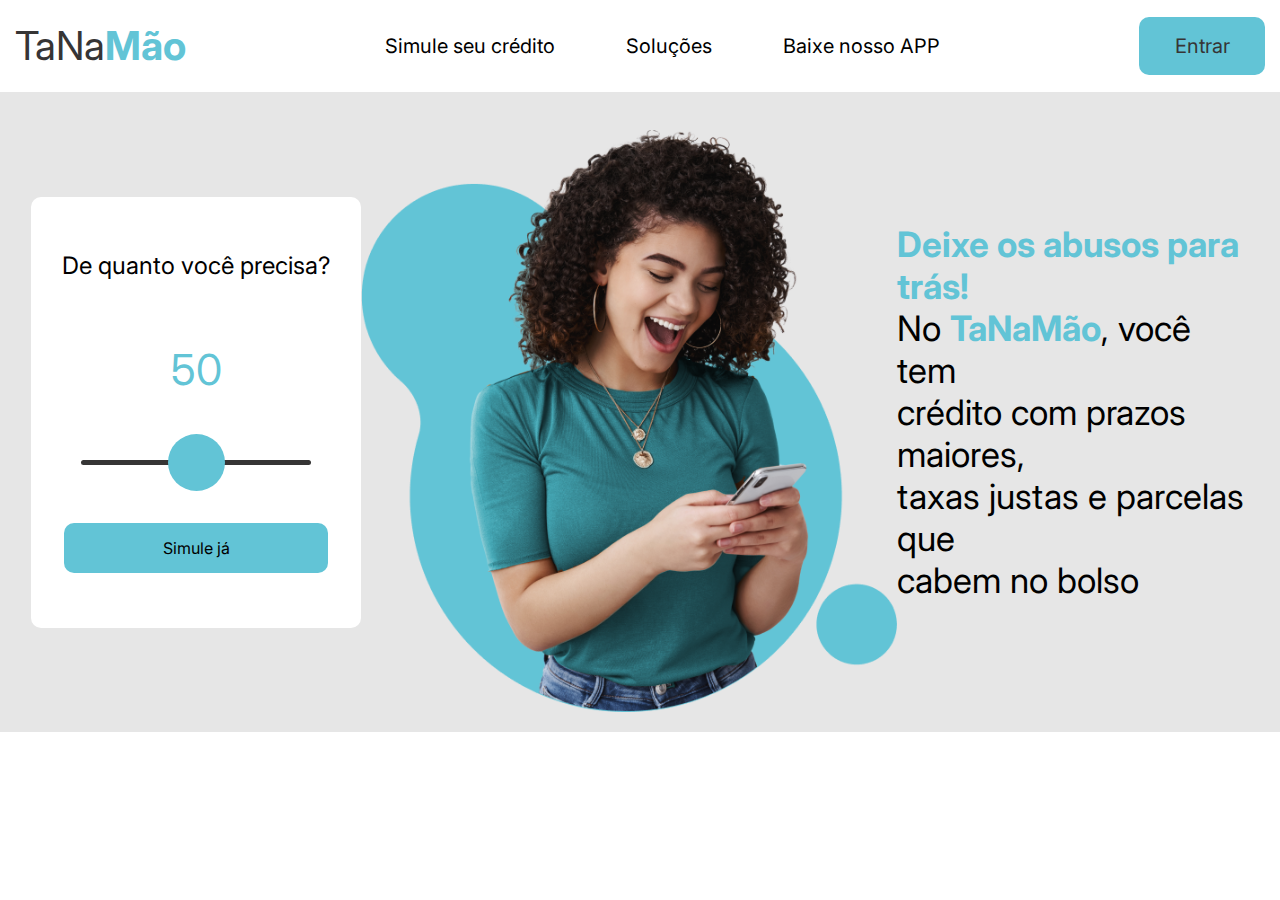
==== index.html @ 8a91ee9a "inicio HTML e CSS" ====
<!DOCTYPE html>
<html lang="pt-br">
<head>
    <meta charset="UTF-8">
    <meta name="viewport" content="width=device-width, initial-scale=1.0">
    <title>Aqui, o poder está na sua mão!</title>
    <link rel="stylesheet" href="style.css">
</head>
<body>
    <header>
        <div class="logo">TaNa<strong>Mão</strong></div>
        <ul>
            <li>Simule seu crédito</li>
            <li>Soluções</li>
            <li>Baixe nosso APP</li>
        </ul>
        <div class="btnLogin">Entrar</div>
    </header>
    
    <main>
        <div class="main container">
            <div class="simulador">
                <h2>De quanto você precisa?</h2>

                <div class="slider-container">
                    <span id="slider-value">50</span>
                    <input type="range" id="slider" min="0" max="100" value="50">
                </div>
                  

                <button>Simule já</button>

            </div>

            <img class="bannerHero" src="./img/bannerHero.png" alt="" srcset="">

            <h1> <strong>Deixe os abusos para trás!</strong><br>
                No <strong>TaNaMão</strong>, você tem<br>crédito com prazos maiores,<br>
                taxas justas e parcelas que<br>
                cabem no bolso
            </h1>
        </div>

    </main>



    
</body>
</html>
---- style.css ----
@import url('https://fonts.googleapis.com/css2?family=Inter:ital,opsz,wght@0,14..32,100..900;1,14..32,100..900&display=swap');
* {
    margin: 0;
    padding: 0;
    box-sizing: border-box;
    font-family: "Inter", sans-serif;
  }
  
  html, body {
    height: 100%;
  }
  
  body {
    line-height: 1.5;
    -webkit-font-smoothing: antialiased;
    -moz-osx-font-smoothing: grayscale;
  }
  
  img, picture, video, canvas {
    display: block;
    max-width: 100%;
  }
  
  input, button, textarea, select {
    font: inherit;
  }
  
  a {
    text-decoration: none;
    color: inherit;
  }
  
  ul, ol {
    list-style: none;
  }
  
  :root{
    --colorAzulPrincipal: #62C4D6;
    --colorAzulSecundario: #03272E;
    --colorCinzaEscuro: #363535;
    --colorCinzaClaro: #E6E6E6;
    --colorBranco: #FFFFFF;
  }

  .container{
    width: 100%;
    max-width: 1258px;
    margin: 0 auto;
    padding: 0 15px;
  }

  h1{
    font-size: 35px;
    font-weight: normal;
    line-height: normal;
  }

  h2{
    font-weight: normal;
    line-height: normal;
  }

  header{
    height: 92px;
    width: 100%;
    max-width: 1516px;

    margin: 0 auto;
    padding: 0 15px;
    display: flex;
    justify-content: space-between;
    align-items: center;
    background-color: var(--colorBranco);
  }

  .logo{
    color: var(--colorCinzaEscuro);
    font-size: 40px;
  }
  strong{
    color: var(--colorAzulPrincipal);
    font-weight: bold;
  }

  ul{
    display: flex;
    justify-content: space-around;
    width: 50%;
  }

  li{
    font-size: 20px;
  }

  .btnLogin{
    font-size: 20px;
    color: var(--colorCinzaEscuro);
    background-color: var(--colorAzulPrincipal);
    padding: 14px 35.5px;
    border-radius: 10px;
  }

  button{
    background-color: var(--colorAzulPrincipal);
    border: none;
    border-radius: 10px;
    width: 80%;
    height: 50px;
    font-size: 16px;
  }

  main{
    background-color: var(--colorCinzaClaro);
    
    
  }
  .main{
    padding: 20px;
    display: flex;
    align-items: center;
    flex-direction: row;
    justify-content: space-between;


  }

.bannerHero{
    z-index: 0;
    height: 600px;
}

  .simulador{
    z-index: 999;
    padding: 35px 0;
    width: 400px;
    height: 431px;
    display: flex;
    align-items: center;
    justify-content: space-around;
    flex-direction: column;
    background-color: var(--colorBranco);
    border-radius: 10px;
  }


.slider-container {
    display: flex;
    flex-direction: column;
    align-items: center;
    justify-content: space-between;
    height: 35%;
    
    margin: 20px;
  }
  

  input[type="range"] {
    width: 230px;
    appearance: none;
    background: var(--colorCinzaEscuro);
    height: 5px;
    border-radius: 5px;
    outline: none;
    cursor: pointer;
  }
  
  
  /* Valor do slider */
  #slider-value {
    font-size: 42.67px;
    color: var(--colorAzulPrincipal);
    
  }

  input[type="range"]::-webkit-slider-thumb {
    appearance: none;
    width: 57px;
    height: 57px;
    border-radius: 50%;
    background: var(--colorAzulPrincipal);
    cursor: pointer;
  }
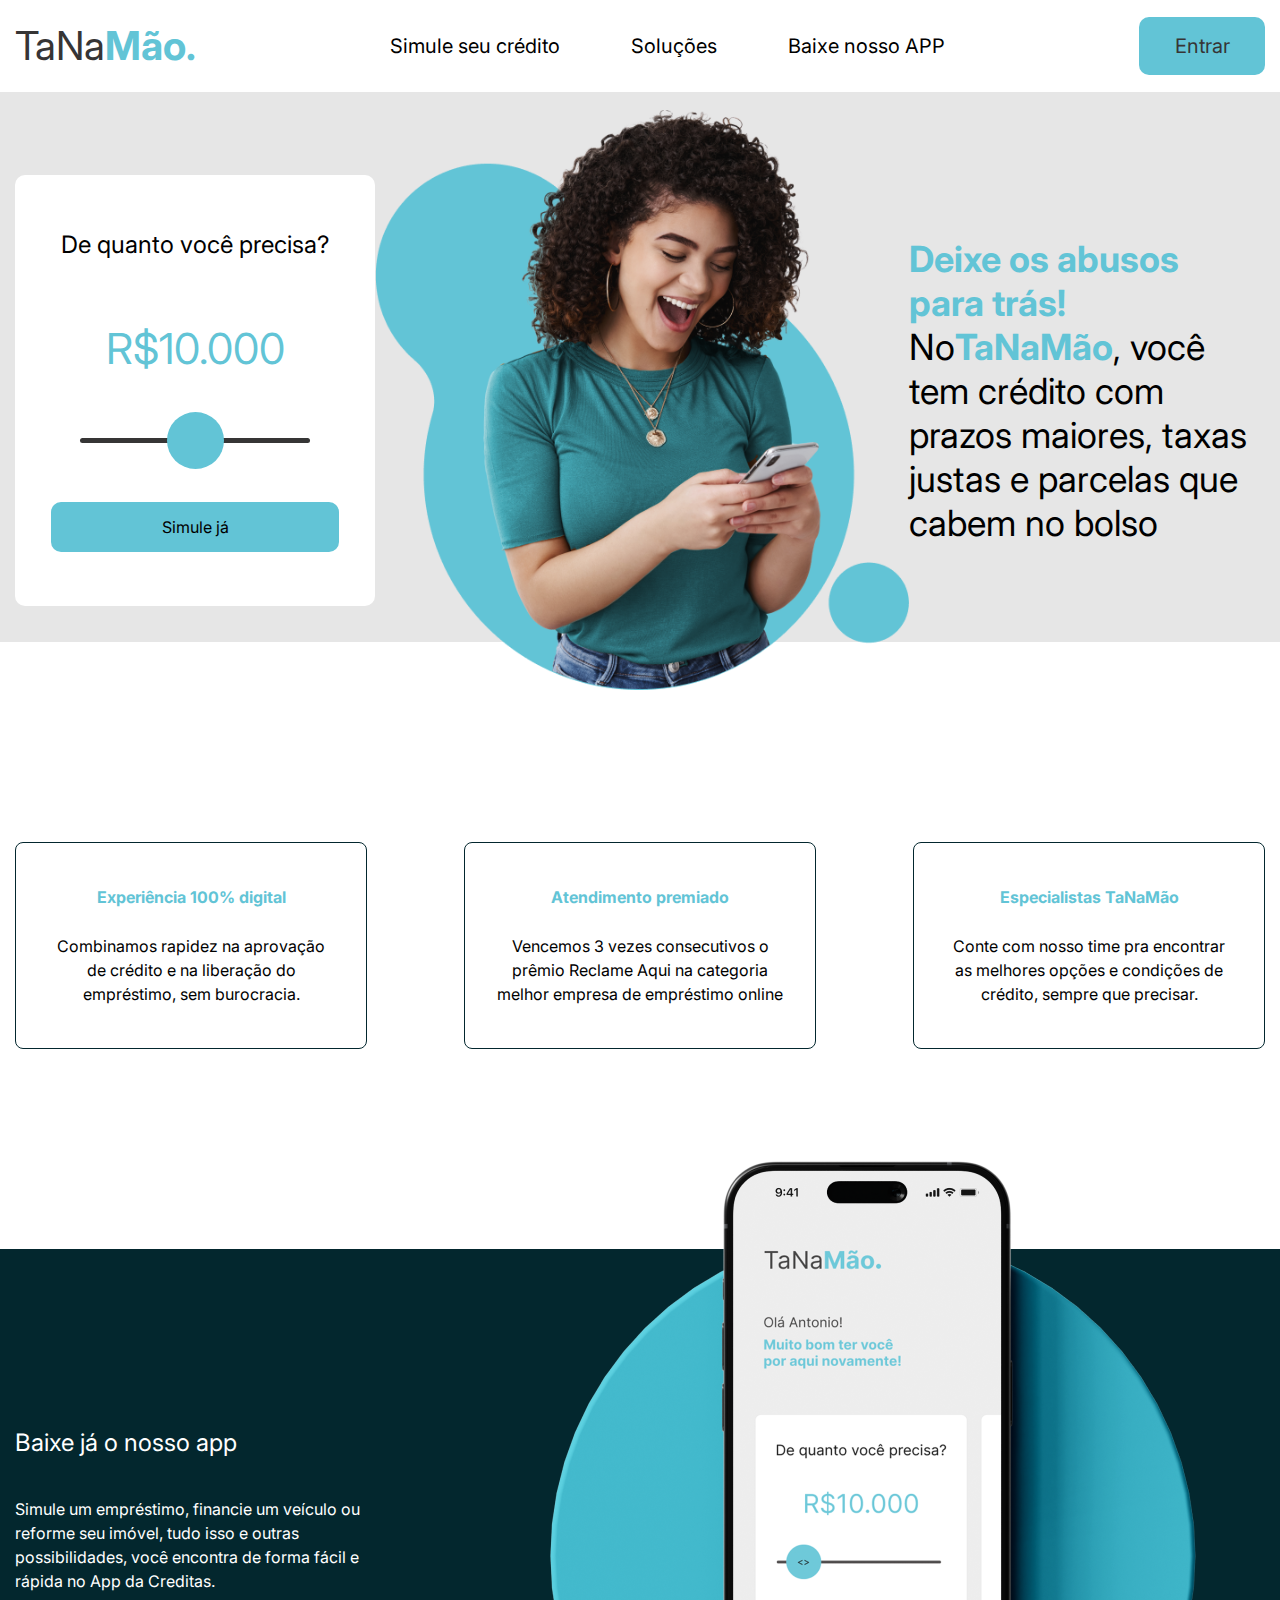
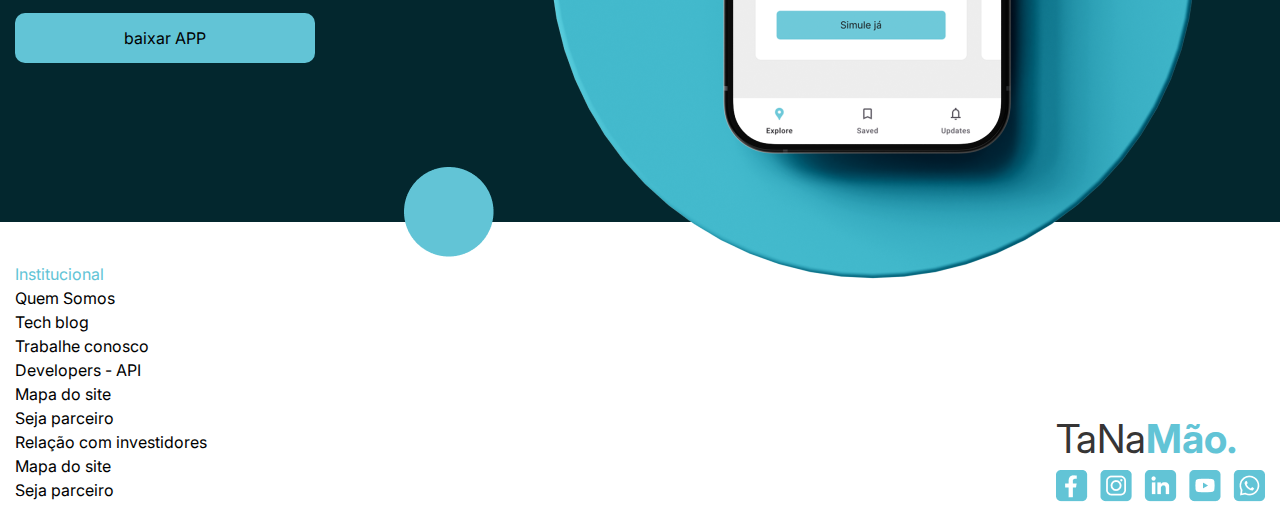
==== commit 174d892e: "inicio html css" ====
--- a/index.html
+++ b/index.html
@@ -1,50 +1,97 @@
 <!DOCTYPE html>
 <html lang="pt-br">
-<head>
-    <meta charset="UTF-8">
-    <meta name="viewport" content="width=device-width, initial-scale=1.0">
+  <head>
+    <meta charset="UTF-8" />
+    <meta name="viewport" content="width=device-width, initial-scale=1.0" />
     <title>Aqui, o poder está na sua mão!</title>
-    <link rel="stylesheet" href="style.css">
-</head>
-<body>
+    <link rel="stylesheet" href="style.css" />
+  </head>
+  <body>
     <header>
-        <div class="logo">TaNa<strong>Mão</strong></div>
-        <ul>
-            <li>Simule seu crédito</li>
-            <li>Soluções</li>
-            <li>Baixe nosso APP</li>
-        </ul>
-        <div class="btnLogin">Entrar</div>
+      <a href="index.html"><div class="logo">TaNa<strong>Mão.</strong></div></a>
+      <ul>
+        <a href="simulador.html"><li>Simule seu crédito</li></a>
+        <a href="#"><li>Soluções</li></a>
+        <a href="#"><li>Baixe nosso APP</li></a>
+      </ul>
+      <a href="#"><div class="btnLogin">Entrar</div></a>
     </header>
+
+    <main>
+      <div class="mainbg">
+
+        <div class="main container">
+            <div class="simulador-box">
+              <h2>De quanto você precisa?</h2>
     
-    <main>
-        <div class="main container">
-            <div class="simulador">
-                <h2>De quanto você precisa?</h2>
+              <div class="slider-container">
+                <span id="slider-value">R$10.000</span>
+                <input type="range" id="slider" min="0" max="100" value="50" />
+              </div>
+    
+              <button>Simule já</button>
+            </div>
+    
+            <img class="bannerHero" src="./img/bannerHero.png" alt="" srcset="" />
+    
+            <h1>
+              <strong>Deixe os abusos <br> para trás! </strong> No<strong>TaNaMão</strong>, você tem crédito com prazos
+              maiores, taxas justas e parcelas que cabem no bolso
+            </h1>
+          </div>
 
-                <div class="slider-container">
-                    <span id="slider-value">50</span>
-                    <input type="range" id="slider" min="0" max="100" value="50">
-                </div>
-                  
-
-                <button>Simule já</button>
-
-            </div>
-
-            <img class="bannerHero" src="./img/bannerHero.png" alt="" srcset="">
-
-            <h1> <strong>Deixe os abusos para trás!</strong><br>
-                No <strong>TaNaMão</strong>, você tem<br>crédito com prazos maiores,<br>
-                taxas justas e parcelas que<br>
-                cabem no bolso
-            </h1>
-        </div>
-
+      </div>
     </main>
 
+    <section>
+        <div class="soluction container">
+            <div class="card-soluction">
+                <h4>Experiência 100% digital</h4>
+                <p>Combinamos rapidez na aprovação de crédito e na liberação do empréstimo, sem burocracia.</p>
+            </div>
+            <div class="card-soluction">
+                <h4>Atendimento premiado</h4>
+                <p>Vencemos 3 vezes consecutivos o prêmio Reclame Aqui na categoria melhor empresa de empréstimo online</p>
+            </div>
+            <div class="card-soluction">
+                <h4>Especialistas TaNaMão</h4>
+                <p>Conte com nosso time pra encontrar as melhores opções e condições de crédito, sempre que precisar.</p>
+            </div>
+        </div>
+    </section>
 
 
-    
-</body>
-</html>+    <section class="appContainer-bg">
+        <div class="appContainer container">
+            <div class="textoapp">
+                <h2>Baixe já o nosso app</h2>
+                <p>Simule um empréstimo, financie um veículo ou reforme seu imóvel, tudo isso e outras possibilidades, você encontra de forma fácil e rápida no App da Creditas.</p>
+                <button class="baixar-app">baixar APP</button>
+            </div>
+            <img src="./img/baixeNossoApp.png" alt="" srcset="">
+        </div>
+    </section>
+
+    <footer class="container">
+        <div class="left">
+            <a href="#" class="color-azul">Institucional</a>
+            <a href="#">Quem Somos</a>
+            <a href="#">Tech blog</a>
+            <a href="#">Trabalhe conosco</a>
+            <a href="#">Developers - API</a>
+            <a href="#">Mapa do site</a>
+            <a href="#">Seja parceiro</a>
+            <a href="#">Relação com investidores</a>
+            <a href="#">Mapa do site</a>
+            <a href="#">Seja parceiro</a>
+        </div>
+        <div class="right">
+            <div class="logo">TaNa<strong>Mão.</strong></div>
+            <img src="./img/socialMedia.png" alt="" srcset="">
+
+        </div>
+    </footer>
+
+
+  </body>
+</html>
--- a/style.css
+++ b/style.css
@@ -44,13 +44,14 @@
 
   .container{
     width: 100%;
-    max-width: 1258px;
+    max-width: 1358px;
     margin: 0 auto;
     padding: 0 15px;
   }
 
   h1{
-    font-size: 35px;
+    z-index: 999;
+    font-size: 36px;
     font-weight: normal;
     line-height: normal;
   }
@@ -58,6 +59,10 @@
   h2{
     font-weight: normal;
     line-height: normal;
+  }
+
+  .color-azul{
+    color: var(--colorAzulPrincipal);
   }
 
   header{
@@ -98,6 +103,7 @@
     background-color: var(--colorAzulPrincipal);
     padding: 14px 35.5px;
     border-radius: 10px;
+    cursor: pointer;
   }
 
   button{
@@ -107,32 +113,37 @@
     width: 80%;
     height: 50px;
     font-size: 16px;
-  }
-
-  main{
+    cursor: pointer;
+  }
+
+  .mainbg{
+    height: 550px;
     background-color: var(--colorCinzaClaro);
     
     
   }
   .main{
-    padding: 20px;
-    display: flex;
+
+    display: grid;
+    grid-template-columns: 1fr 1.5fr 1fr;
+    align-items: center;
+    
+    /* display: flex;
     align-items: center;
     flex-direction: row;
-    justify-content: space-between;
-
+    justify-content: space-between; */
 
   }
 
 .bannerHero{
-    z-index: 0;
-    height: 600px;
+    
+    width: 780px;
 }
 
-  .simulador{
+  .simulador-box{
     z-index: 999;
     padding: 35px 0;
-    width: 400px;
+    width: 360px;
     height: 431px;
     display: flex;
     align-items: center;
@@ -180,4 +191,122 @@
     background: var(--colorAzulPrincipal);
     cursor: pointer;
   }
-  +
+
+  
+  .soluction{
+    margin-top: 200px;
+    display: flex;
+    flex-direction: row;
+    align-items: center;
+    justify-content: space-between;
+
+  }
+  
+  .card-soluction{
+    display: flex;
+    flex-direction: column;
+    align-items: center;
+    justify-content: space-around;
+    text-align: center;
+    width: 352px;
+    height: 207px;
+    border: 1px solid var(--colorAzulSecundario);
+    border-radius: 8px;
+    padding: 30px;
+
+  }
+
+  .card-soluction h4{
+    color: var(--colorAzulPrincipal);
+  }
+
+  .appContainer-bg{
+    background-color: #03272E;
+
+  }
+  .appContainer{
+    margin-top: 200px;
+    display: flex;
+    align-items: center;
+    justify-content: center;
+
+    
+    height: 572.56px;
+  }
+
+  .textoapp{
+    color: var(--colorBranco);
+    display: flex;
+    flex-direction: column;
+    justify-content: space-around;
+  }
+
+  .textoapp{
+    h2, p{
+      margin: 20px 0;
+    }
+    
+  }
+
+  footer{
+    display: flex;
+    flex-direction: row;
+    justify-content: space-between;
+    align-items: end;
+    height: 300px;
+    
+  }
+
+
+  footer .left{
+    
+    display: flex;
+    flex-direction: column;
+    margin-bottom: 20px;
+  }
+
+  footer .right{
+    margin-bottom: 20px;
+    
+  }
+
+
+  .simulador{
+    display: grid;
+    grid-template-columns: 2fr 1fr;
+    
+    width: 100%;
+  }
+
+  .simulador-right .simulador-left{
+    display: flex;
+    flex-direction: column;
+  }
+
+  .simulador-input{
+    display: flex;
+    flex-direction: column;
+    background-color: var(--colorCinzaClaro);
+    height: 60px;
+    border-radius: 10px;
+    margin: 10px;
+    padding: 5px 20px;
+  }
+
+  .simulador-input input{
+    border: none;
+    background-color: transparent;
+    outline: none;
+  }
+
+  .simulador-input select{
+    border: none;
+    background-color: transparent;
+    outline: none;
+  }
+
+  .simulador-input label{
+    font-size: 12px;
+    color: var(--colorCinzaEscuro);
+  }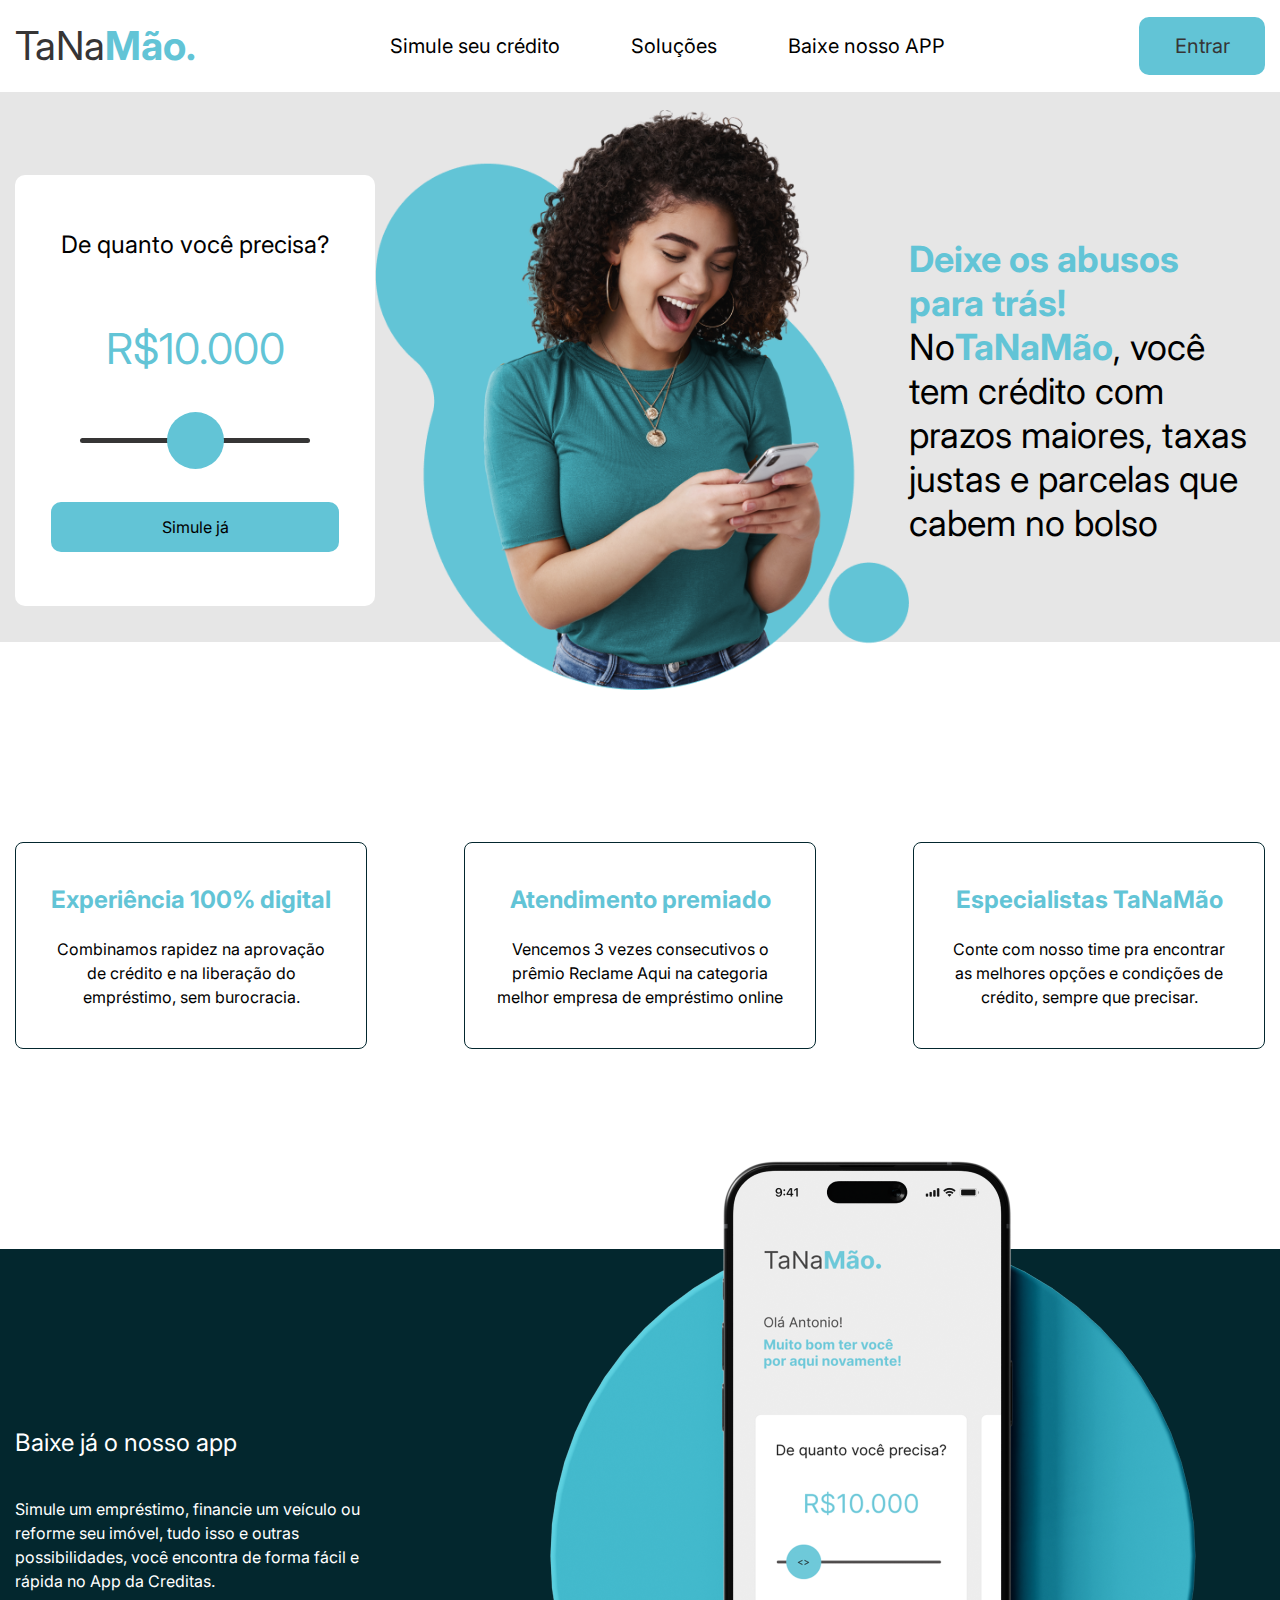
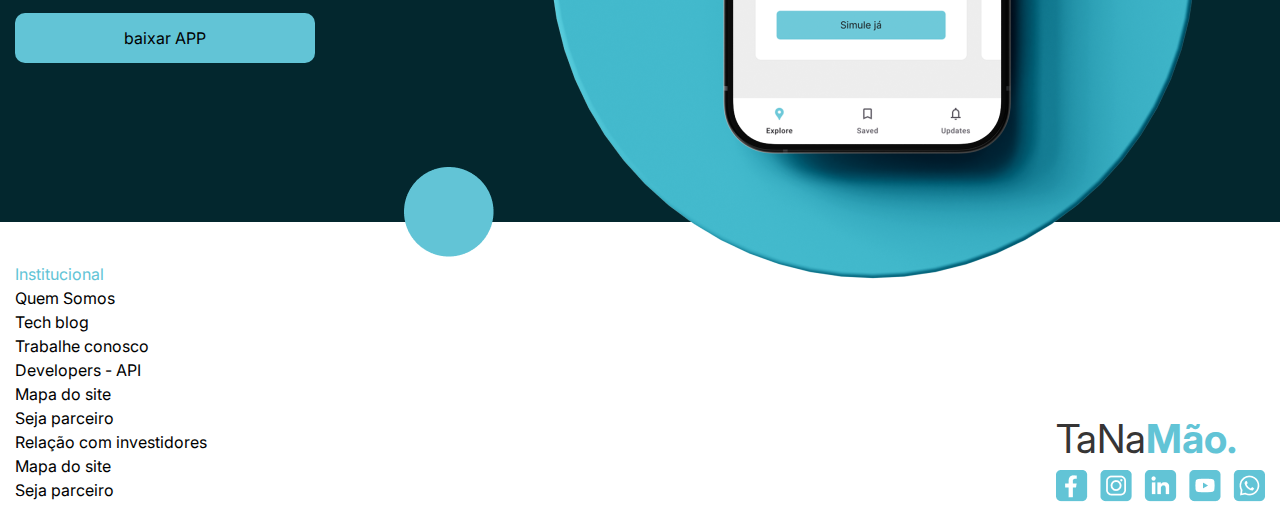
==== commit 5c6f1da6: "simule" ====
--- a/index.html
+++ b/index.html
@@ -7,15 +7,20 @@
     <link rel="stylesheet" href="style.css" />
   </head>
   <body>
-    <header>
+
+
+
+    
+    <header >
       <a href="index.html"><div class="logo">TaNa<strong>Mão.</strong></div></a>
       <ul>
         <a href="simulador.html"><li>Simule seu crédito</li></a>
         <a href="#"><li>Soluções</li></a>
         <a href="#"><li>Baixe nosso APP</li></a>
       </ul>
-      <a href="#"><div class="btnLogin">Entrar</div></a>
+      <a href="#" class="btnLogin"><div >Entrar</div></a>
     </header>
+
 
     <main>
       <div class="mainbg">
@@ -64,11 +69,12 @@
     <section class="appContainer-bg">
         <div class="appContainer container">
             <div class="textoapp">
-                <h2>Baixe já o nosso app</h2>
+                <h2>Baixe já o nosso app</h2>
                 <p>Simule um empréstimo, financie um veículo ou reforme seu imóvel, tudo isso e outras possibilidades, você encontra de forma fácil e rápida no App da Creditas.</p>
                 <button class="baixar-app">baixar APP</button>
             </div>
-            <img src="./img/baixeNossoApp.png" alt="" srcset="">
+            <img class="desktop" src="./img/baixeNossoApp.png" alt="" srcset="">
+            <img class="mobile" src="./img/baixe_o_nosso_APP.png" alt="" srcset="">
         </div>
     </section>
 
@@ -92,6 +98,6 @@
         </div>
     </footer>
 
-
+    <script src="./scripts/scriptvisual.js"></script>
   </body>
 </html>
--- a/style.css
+++ b/style.css
@@ -14,6 +14,7 @@
     line-height: 1.5;
     -webkit-font-smoothing: antialiased;
     -moz-osx-font-smoothing: grayscale;
+    
   }
   
   img, picture, video, canvas {
@@ -219,6 +220,7 @@
 
   .card-soluction h4{
     color: var(--colorAzulPrincipal);
+    font-size: 24px;
   }
 
   .appContainer-bg{
@@ -230,9 +232,11 @@
     display: flex;
     align-items: center;
     justify-content: center;
-
-    
     height: 572.56px;
+  }
+
+  .appContainer .mobile{
+    display: none;
   }
 
   .textoapp{
@@ -271,12 +275,28 @@
     
   }
 
-
+  .sectionSimulador{
+    background-color: var(--colorCinzaClaro);
+  }
   .simulador{
-    display: grid;
-    grid-template-columns: 2fr 1fr;
-    
-    width: 100%;
+    
+    
+    width: 50vw;
+    height: 100%;
+    padding: 5px 20px;
+  }
+
+  .simular{
+    display: flex;
+
+    height: 60px;
+    width: 97.5%;
+    border-radius: 10px;
+    margin: 10px;
+    padding: 5px 20px;
+    justify-content: center;
+    align-items: center;
+    
   }
 
   .simulador-right .simulador-left{
@@ -284,10 +304,28 @@
     flex-direction: column;
   }
 
+  .simulador-left{
+    margin-top: 30px;
+  }
+
+  .simulador-left h2{
+    text-align: center;
+    color: var(--colorAzulPrincipal);
+  }
+
+  .simulador-left p{
+    margin-top: 20px;
+    text-align: center;
+  }
+
+  .simulador-right{
+    margin: 80px 0;
+  }
+
   .simulador-input{
     display: flex;
     flex-direction: column;
-    background-color: var(--colorCinzaClaro);
+    background-color: var(--colorBranco);
     height: 60px;
     border-radius: 10px;
     margin: 10px;
@@ -309,4 +347,202 @@
   .simulador-input label{
     font-size: 12px;
     color: var(--colorCinzaEscuro);
+  }
+
+
+
+
+  /* celular */
+
+  @media screen and (max-width: 950px) {
+    
+    h2, p{
+      text-align: center;
+    }
+
+    header{
+      height: 92px;
+      width: 100%;
+      max-width: 1516px;
+  
+      margin: 0 auto;
+      padding: 0 15px;
+      display: flex;
+      justify-content: space-between;
+      align-items: center;
+      background-color: var(--colorBranco);
+    }
+  
+    .logo{
+      color: var(--colorCinzaEscuro);
+      font-size: 40px;
+    }
+    strong{
+      color: var(--colorAzulPrincipal);
+      font-weight: bold;
+    }
+  
+  
+    button{
+      margin: 0 auto;
+      background-color: var(--colorAzulPrincipal);
+      border: none;
+      border-radius: 10px;
+      width: 80%;
+      height: 50px;
+      font-size: 16px;
+      cursor: pointer;
+    }
+
+  
+
+    
+  
+    .mainbg{
+      height: 750px;
+      background-color: var(--colorCinzaClaro);
+    
+    }
+    .main{
+  
+      display: flex;
+      flex-direction: column;
+      align-items: center;
+      padding: 20px;
+  
+    }
+
+    ul{
+      display: none;
+    }
+    
+    .bannerHero{
+      display: none;
+    }
+
+    h1{
+      margin-top: 20px;
+      text-align: center;
+      font-size: 32px;
+    }
+
+    h2{
+      margin-top: 20px;
+    }
+
+   
+
+  
+
+    .simulador-box{
+      z-index: 999;
+      padding: 35px 0;
+      width: 360px;
+      height: 431px;
+      display: flex;
+      align-items: center;
+      justify-content: space-around;
+      flex-direction: column;
+      background-color: var(--colorBranco);
+      border-radius: 10px;
+    }
+  
+  
+    .soluction{
+      margin-top: 20px;
+      gap: 20px;
+      display: flex;
+      flex-direction: column;
+      align-items: center;
+      justify-content: space-between;
+  
+    }
+    
+    .card-soluction{
+      display: flex;
+      flex-direction: column;
+      align-items: center;
+      justify-content: space-around;
+      text-align: center;
+      width: 352px;
+      height: 207px;
+      border: 1px solid var(--colorAzulSecundario);
+      border-radius: 8px;
+      padding: 30px;
+  
+    }
+  
+    .card-soluction h4{
+      color: var(--colorAzulPrincipal);
+    }
+  
+    .appContainer-bg{
+      background-color: #03272E;
+  
+    }
+    .appContainer{
+      margin-top: 20px;
+      display: flex;
+      flex-direction: column;
+      align-items: center;
+      justify-content: center;
+  
+      
+      height: 772.56px;
+    }
+
+    .appContainer .desktop{
+      display: none;
+    }
+
+    .appContainer .mobile{
+      margin-top: 20px;
+      display: block;
+    }
+
+  
+    .textoapp{
+      color: var(--colorBranco);
+      display: flex;
+      flex-direction: column;
+      justify-content: space-around;
+    }
+  
+    .textoapp{
+      h2, p{
+        margin: 20px 0;
+      }
+      
+    }
+  
+    footer{
+      display: flex;
+      flex-direction: column;
+      align-items: center;
+      margin: 0 auto;
+      height: 300px;
+      
+    }
+  
+    footer .left{
+      
+      display: flex;
+      flex-direction: column;
+      align-items: center;
+      gap: 5px;
+      margin: 20px 0;
+    }
+  
+    footer .right{
+      margin-top: 20px;
+      
+    }
+
+    .simulador{
+      width: 100%;
+      height: 70%;
+      margin-top: 20px;
+
+
+    }
   }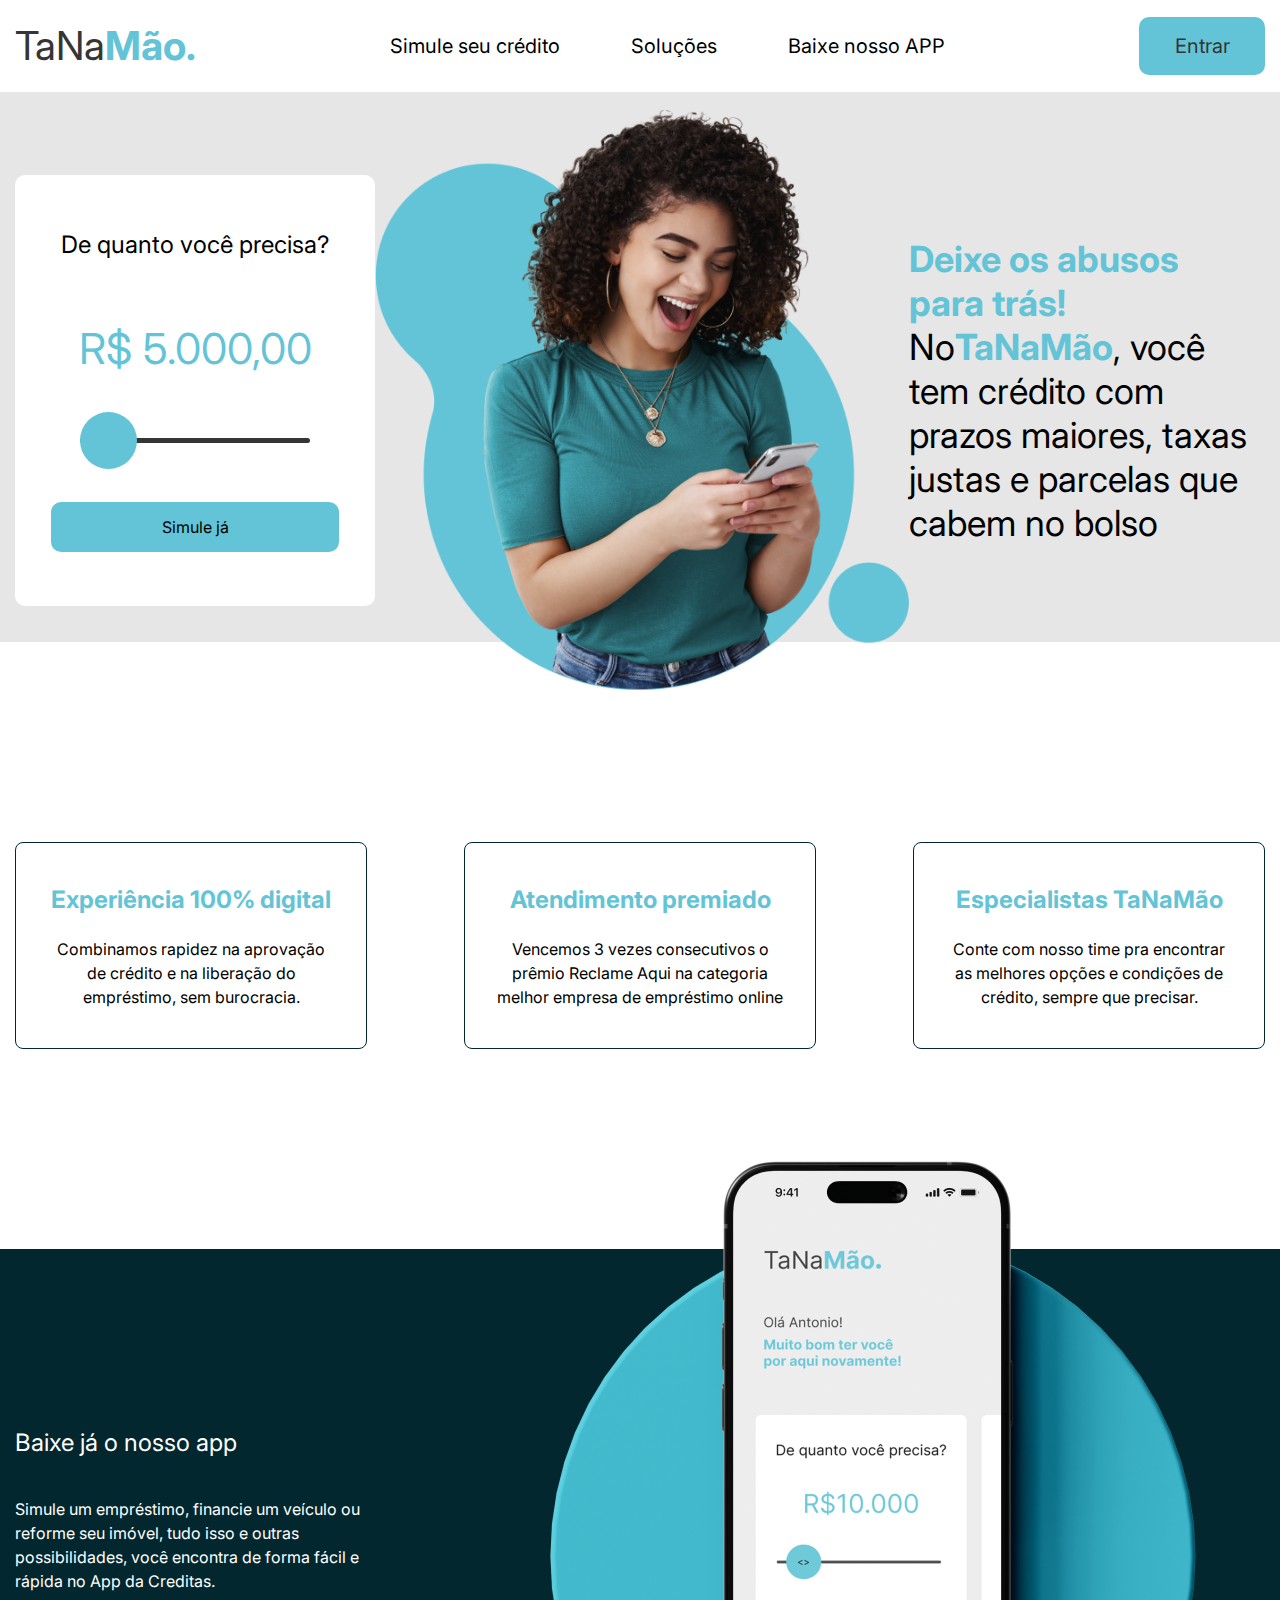
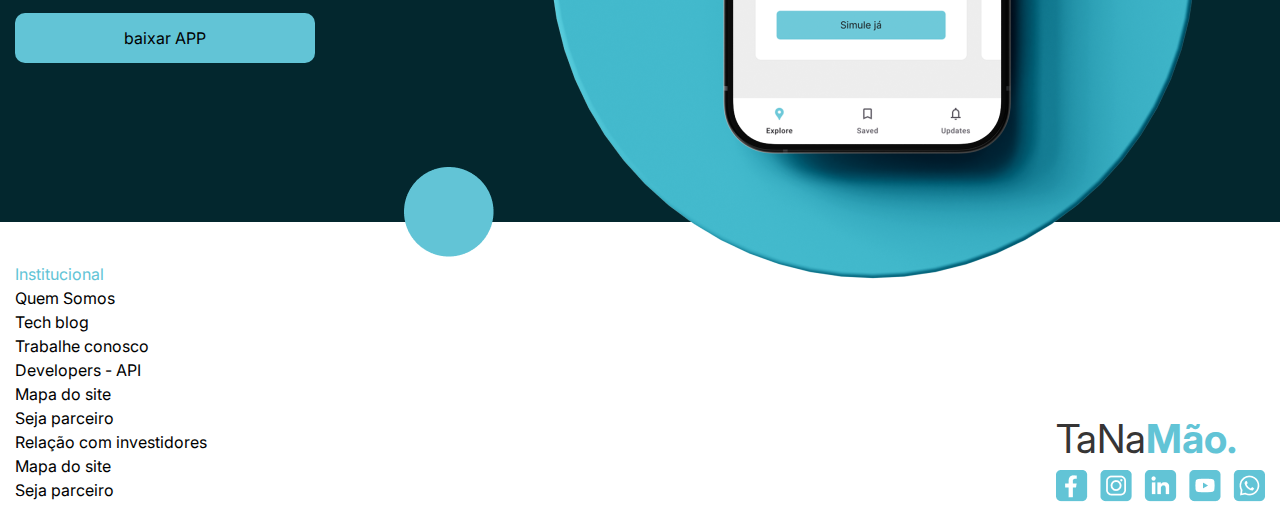
==== commit 36333cf7: "js 70%" ====
--- a/index.html
+++ b/index.html
@@ -30,11 +30,11 @@
               <h2>De quanto você precisa?</h2>
     
               <div class="slider-container">
-                <span id="slider-value">R$10.000</span>
-                <input type="range" id="slider" min="0" max="100" value="50" />
+                <span id="slider-value">R$ 5.000,00</span>
+                <input type="range" id="slider" min="5000" max="100000" value="5000" step="500">
               </div>
     
-              <button>Simule já</button>
+              <a href="./simulador.html" class="btnsimule">Simule já</a>
             </div>
     
             <img class="bannerHero" src="./img/bannerHero.png" alt="" srcset="" />
--- a/style.css
+++ b/style.css
@@ -117,6 +117,22 @@
     cursor: pointer;
   }
 
+  .btnsimule{
+    background-color: var(--colorAzulPrincipal);
+    border: none;
+    border-radius: 10px;
+    width: 80%;
+    height: 50px;
+    font-size: 16px;
+    cursor: pointer;
+    display: flex;
+    justify-content: center;
+    align-items: center;
+    text-align: center;
+    margin: 0 auto;
+  }
+  
+
   .mainbg{
     height: 550px;
     background-color: var(--colorCinzaClaro);
@@ -218,6 +234,10 @@
 
   }
 
+  .swal2-confirm .swal2-styled{
+    background-color: var(--colorAzulSecundario);
+  }
+
   .card-soluction h4{
     color: var(--colorAzulPrincipal);
     font-size: 24px;
@@ -280,46 +300,57 @@
   }
   .simulador{
     
-    
-    width: 50vw;
+    display: flex;
+    width: 70vw;
     height: 100%;
-    padding: 5px 20px;
+    
+    align-items: center;
+    justify-content: space-between;
+
+  
   }
 
   .simular{
     display: flex;
 
     height: 60px;
-    width: 97.5%;
+    width: 100%;
     border-radius: 10px;
-    margin: 10px;
+    margin: 10px 0;
     padding: 5px 20px;
     justify-content: center;
     align-items: center;
     
   }
 
-  .simulador-right .simulador-left{
-    display: flex;
-    flex-direction: column;
-  }
-
-  .simulador-left{
-    margin-top: 30px;
-  }
-
-  .simulador-left h2{
+  /* .simulador-right .simulador-left{
+    display: flex;
+    flex-direction: row;
+  } */
+
+  
+
+  .sectionSimulador h2{
+    padding: 30px 0 0 0;
     text-align: center;
     color: var(--colorAzulPrincipal);
   }
 
-  .simulador-left p{
-    margin-top: 20px;
+  .sectionSimulador p{
+    margin-top: 0px;
     text-align: center;
   }
 
-  .simulador-right{
+ .simulador-right{
+  
+  margin: 80px 0;
+  
+ }
+
+  .simulador-left{
+    width: 65%;
     margin: 80px 0;
+    
   }
 
   .simulador-input{
@@ -328,8 +359,9 @@
     background-color: var(--colorBranco);
     height: 60px;
     border-radius: 10px;
-    margin: 10px;
+    margin: 10px 0;
     padding: 5px 20px;
+  
   }
 
   .simulador-input input{
@@ -349,7 +381,68 @@
     color: var(--colorCinzaEscuro);
   }
 
-
+  .cardSimulador{
+    z-index: 999;
+    padding: 35px 0;
+    width: 300px;
+    height: 431px;
+    display: flex;
+    align-items: center;
+    justify-content: space-around;
+    flex-direction: column;
+    background-color: var(--colorBranco);
+    border-radius: 10px;
+  }
+
+  .cardSimulador h3{
+    font-size: 25px;
+    font-weight: normal;
+    margin: 0;
+  }
+
+  .cardSimulador h2{
+    color: var(--colorAzulPrincipal);
+    font-size: 32px;
+    margin: 0;
+    padding: 0;
+  }
+
+    .cardSimulador p{
+      margin-top: -20px;
+    }
+
+    .section-guardar{
+      padding: 30px;
+      background-color: var(--colorCinzaClaro);
+      width: 100%;
+      height: 100%;
+    }
+
+    .card-guardar{
+      padding: 16px;
+      background-color: var(--colorBranco);
+      display: flex;
+      flex-direction: row;
+      justify-content: space-between;
+      border-radius: 8px;
+    }
+
+    .card-guardar .id,
+    .card-guardar .valor,
+    .card-guardar .quantidade,
+    .card-guardar .valorParcela{
+      display: flex;
+      align-items: center;
+    }
+
+    .card-guardar button{
+      width: 120px;
+    }
+
+
+    .hide {
+      display: none;
+  }
 
 
   /* celular */
@@ -545,4 +638,22 @@
 
 
     }
+
+    .simulador{
+    
+      display: flex;
+      flex-direction: column;
+      height: 100%;
+      
+      align-items: center;
+      justify-content: space-between;
+
+    }
+
+    .simulador-left{
+      width: 100%;
+      margin: 20px 0;
+      
+    }
+  
   }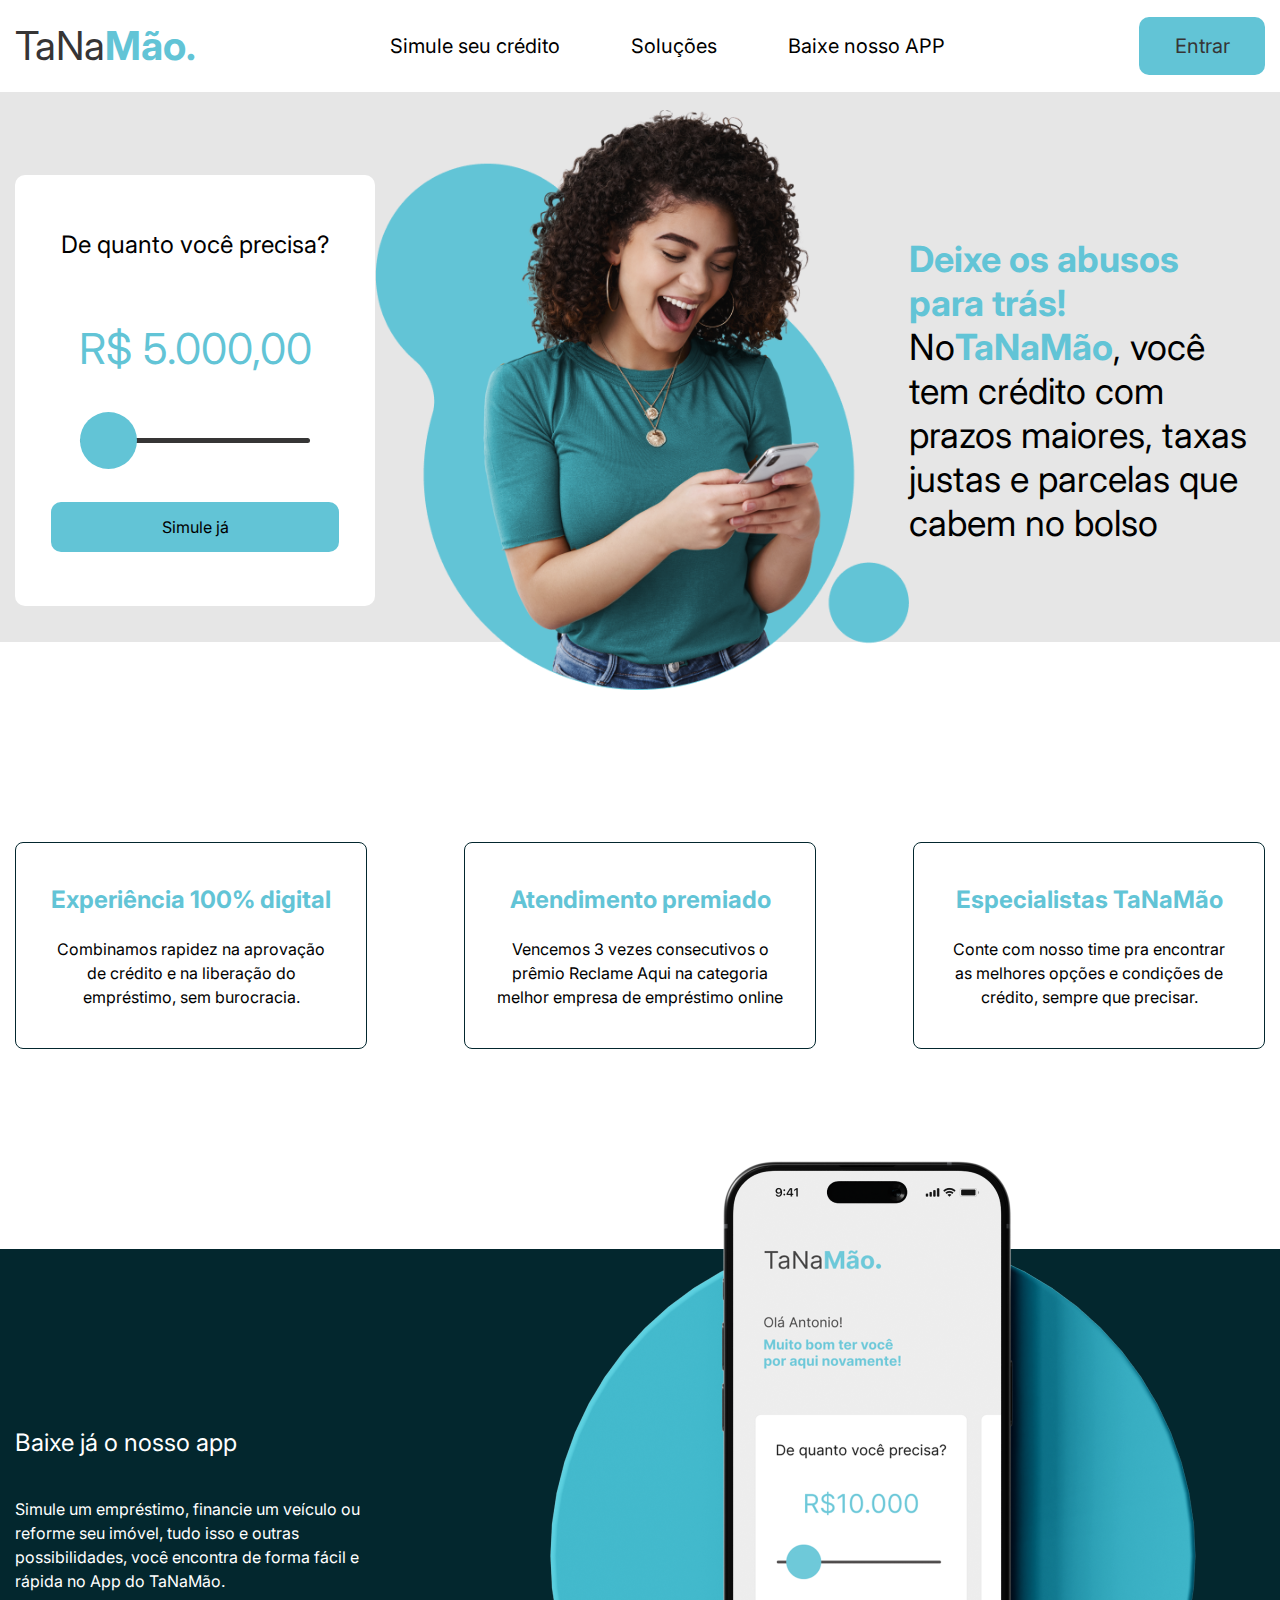
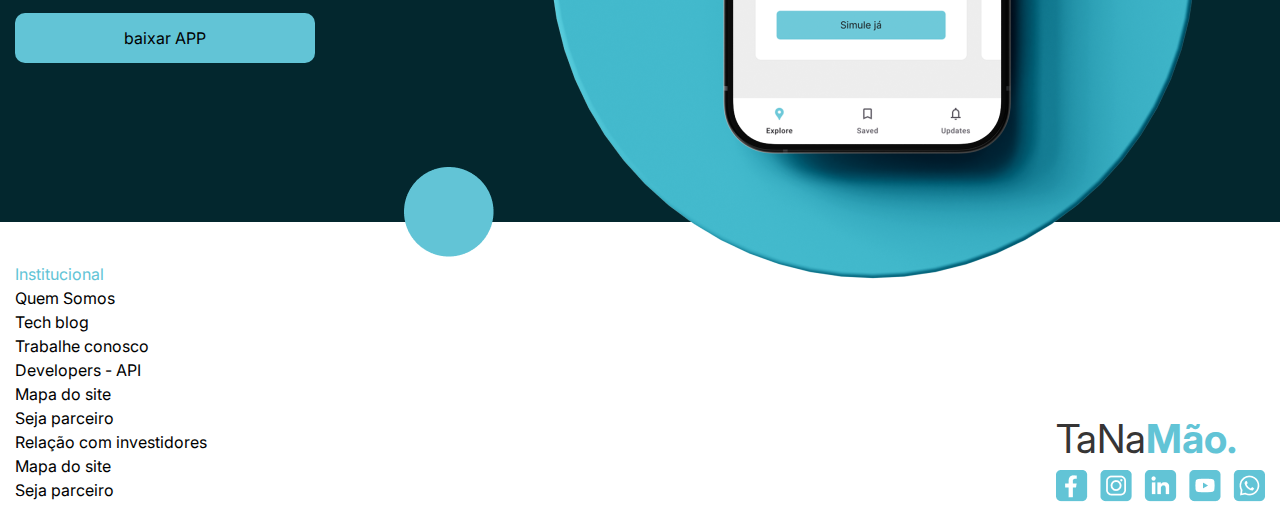
==== commit 3ef38187: "js 80%" ====
--- a/index.html
+++ b/index.html
@@ -15,10 +15,10 @@
       <a href="index.html"><div class="logo">TaNa<strong>Mão.</strong></div></a>
       <ul>
         <a href="simulador.html"><li>Simule seu crédito</li></a>
-        <a href="#"><li>Soluções</li></a>
-        <a href="#"><li>Baixe nosso APP</li></a>
+        <a href="#soluction"><li>Soluções</li></a>
+        <a href="#baixarApp"><li>Baixe nosso APP</li></a>
       </ul>
-      <a href="#" class="btnLogin"><div >Entrar</div></a>
+      <a href="guardar.html" class="btnLogin"><div >Entrar</div></a>
     </header>
 
 
@@ -49,7 +49,7 @@
     </main>
 
     <section>
-        <div class="soluction container">
+        <div id="soluction" class="soluction container">
             <div class="card-soluction">
                 <h4>Experiência 100% digital</h4>
                 <p>Combinamos rapidez na aprovação de crédito e na liberação do empréstimo, sem burocracia.</p>
@@ -66,11 +66,11 @@
     </section>
 
 
-    <section class="appContainer-bg">
+    <section id="baixarApp" class="appContainer-bg">
         <div class="appContainer container">
             <div class="textoapp">
                 <h2>Baixe já o nosso app</h2>
-                <p>Simule um empréstimo, financie um veículo ou reforme seu imóvel, tudo isso e outras possibilidades, você encontra de forma fácil e rápida no App da Creditas.</p>
+                <p>Simule um empréstimo, financie um veículo ou reforme seu imóvel, tudo isso e outras possibilidades, você encontra de forma fácil e rápida no App do TaNaMão.</p>
                 <button class="baixar-app">baixar APP</button>
             </div>
             <img class="desktop" src="./img/baixeNossoApp.png" alt="" srcset="">
--- a/style.css
+++ b/style.css
@@ -8,6 +8,7 @@
   
   html, body {
     height: 100%;
+    scroll-behavior: smooth;
   }
   
   body {
@@ -392,6 +393,11 @@
     flex-direction: column;
     background-color: var(--colorBranco);
     border-radius: 10px;
+    
+  }
+
+  .card-guardar{
+    margin-bottom: 10px;
   }
 
   .cardSimulador h3{
@@ -409,6 +415,12 @@
 
     .cardSimulador p{
       margin-top: -20px;
+    }
+
+    .cardSimulador a button{
+      width: 250px;
+      padding: 0;
+      margin: 0;
     }
 
     .section-guardar{
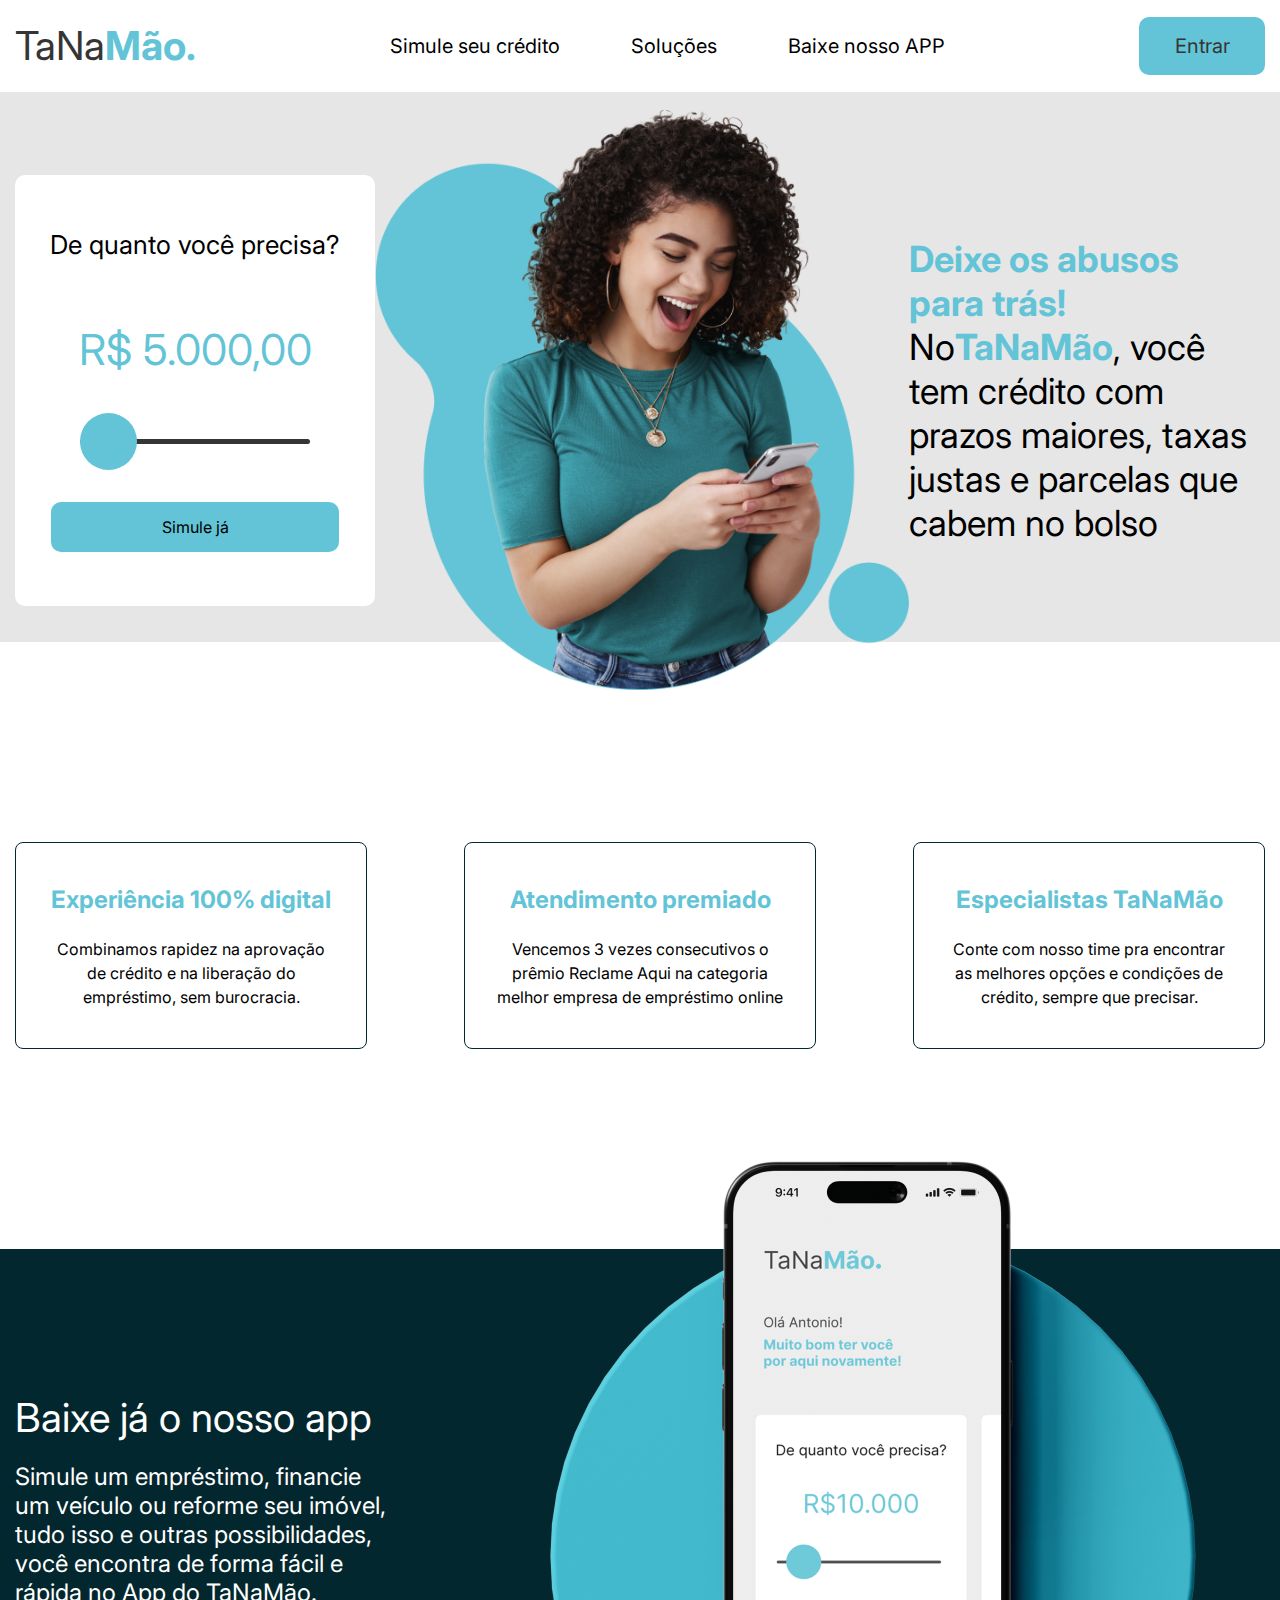
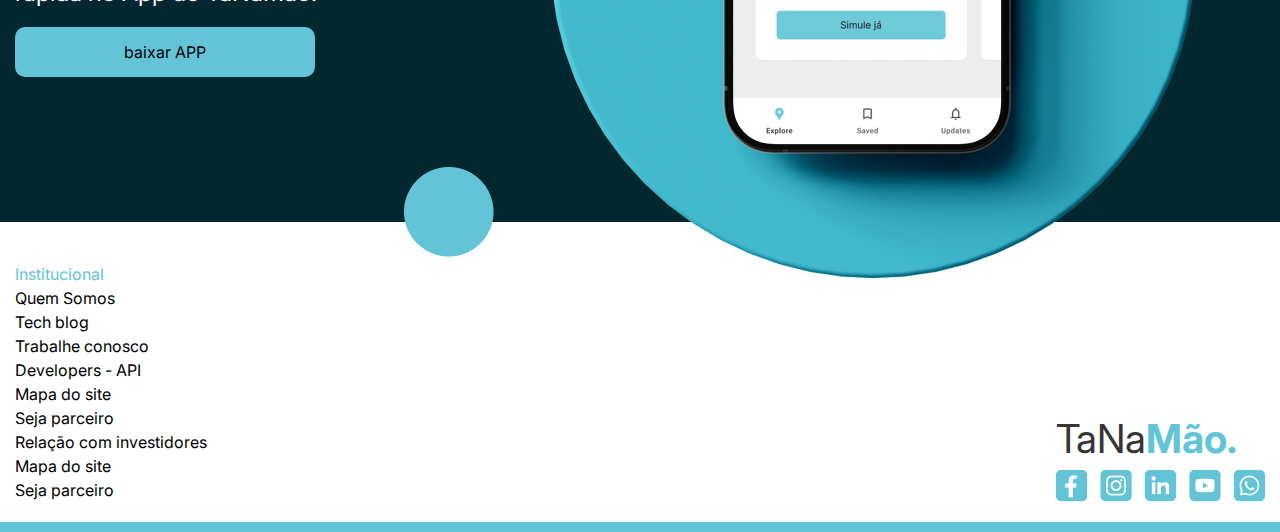
==== commit ae92a87a: "ajuste" ====
--- a/index.html
+++ b/index.html
@@ -3,7 +3,9 @@
   <head>
     <meta charset="UTF-8" />
     <meta name="viewport" content="width=device-width, initial-scale=1.0" />
+    <link rel="icon" href="./img/favicon.svg" type="image/svg+xml" />
     <title>Aqui, o poder está na sua mão!</title>
+    
     <link rel="stylesheet" href="style.css" />
   </head>
   <body>
@@ -96,8 +98,12 @@
             <img src="./img/socialMedia.png" alt="" srcset="">
 
         </div>
+        
     </footer>
-
+    <div class="azulDetalhe"></div>
+    
+    <script src="./scripts/scriptSimulacao.js"></script>
     <script src="./scripts/scriptvisual.js"></script>
+    <script src="./scripts/script.js"></script>
   </body>
 </html>
--- a/style.css
+++ b/style.css
@@ -51,6 +51,7 @@
     padding: 0 15px;
   }
 
+
   h1{
     z-index: 999;
     font-size: 36px;
@@ -59,12 +60,18 @@
   }
 
   h2{
+    font-size: 26px;
     font-weight: normal;
     line-height: normal;
   }
 
   .color-azul{
     color: var(--colorAzulPrincipal);
+  }
+
+  .barra{
+    width: 100%;
+    height: 10px;
   }
 
   header{
@@ -267,9 +274,18 @@
     justify-content: space-around;
   }
 
+  .textoapp h2{
+    font-size: 40px;
+    
+
+  }
+
   .textoapp{
-    h2, p{
+    p{
+      font-size: 24px;
       margin: 20px 0;
+      font-weight: normal;
+      line-height: normal;
     }
     
   }
@@ -377,6 +393,11 @@
     outline: none;
   }
 
+  .btn_excluir{
+    background-color: rgb(215, 72, 72);
+    color: var(--colorBranco);
+  }
+
   .simulador-input label{
     font-size: 12px;
     color: var(--colorCinzaEscuro);
@@ -397,7 +418,12 @@
   }
 
   .card-guardar{
-    margin-bottom: 10px;
+    margin: 10px 0;
+
+    display: flex;
+    flex-direction: row;
+    align-items: center;
+    justify-content: space-between;
   }
 
   .cardSimulador h3{
@@ -429,6 +455,13 @@
       width: 100%;
       height: 100%;
     }
+    .section-guardar h2{
+      margin-top: 20px;
+      margin-bottom: 20px;
+      color: var(--colorAzulPrincipal);
+    }
+
+    
 
     .card-guardar{
       padding: 16px;
@@ -437,6 +470,7 @@
       flex-direction: row;
       justify-content: space-between;
       border-radius: 8px;
+      margin-top: 40px;
     }
 
     .card-guardar .id,
@@ -456,6 +490,11 @@
       display: none;
   }
 
+  .azulDetalhe{
+    background-color: var(--colorAzulPrincipal);
+    height: 10px;
+  }
+
 
   /* celular */
 
@@ -463,6 +502,9 @@
     
     h2, p{
       text-align: center;
+    }
+    .azulDetalhe{
+      display: none;
     }
 
     header{
@@ -667,5 +709,22 @@
       margin: 20px 0;
       
     }
+
+    .guardar-content{
+      display: flex;
+      flex-direction: column;
+      align-items: center;
+
+    }
+
+    .card-guardar{
+      width: 352px;
+      height: 207px;
+  
+      display: flex;
+      flex-direction: column;
+      align-items: center;
+      justify-content: space-between;
+    }
   
   }